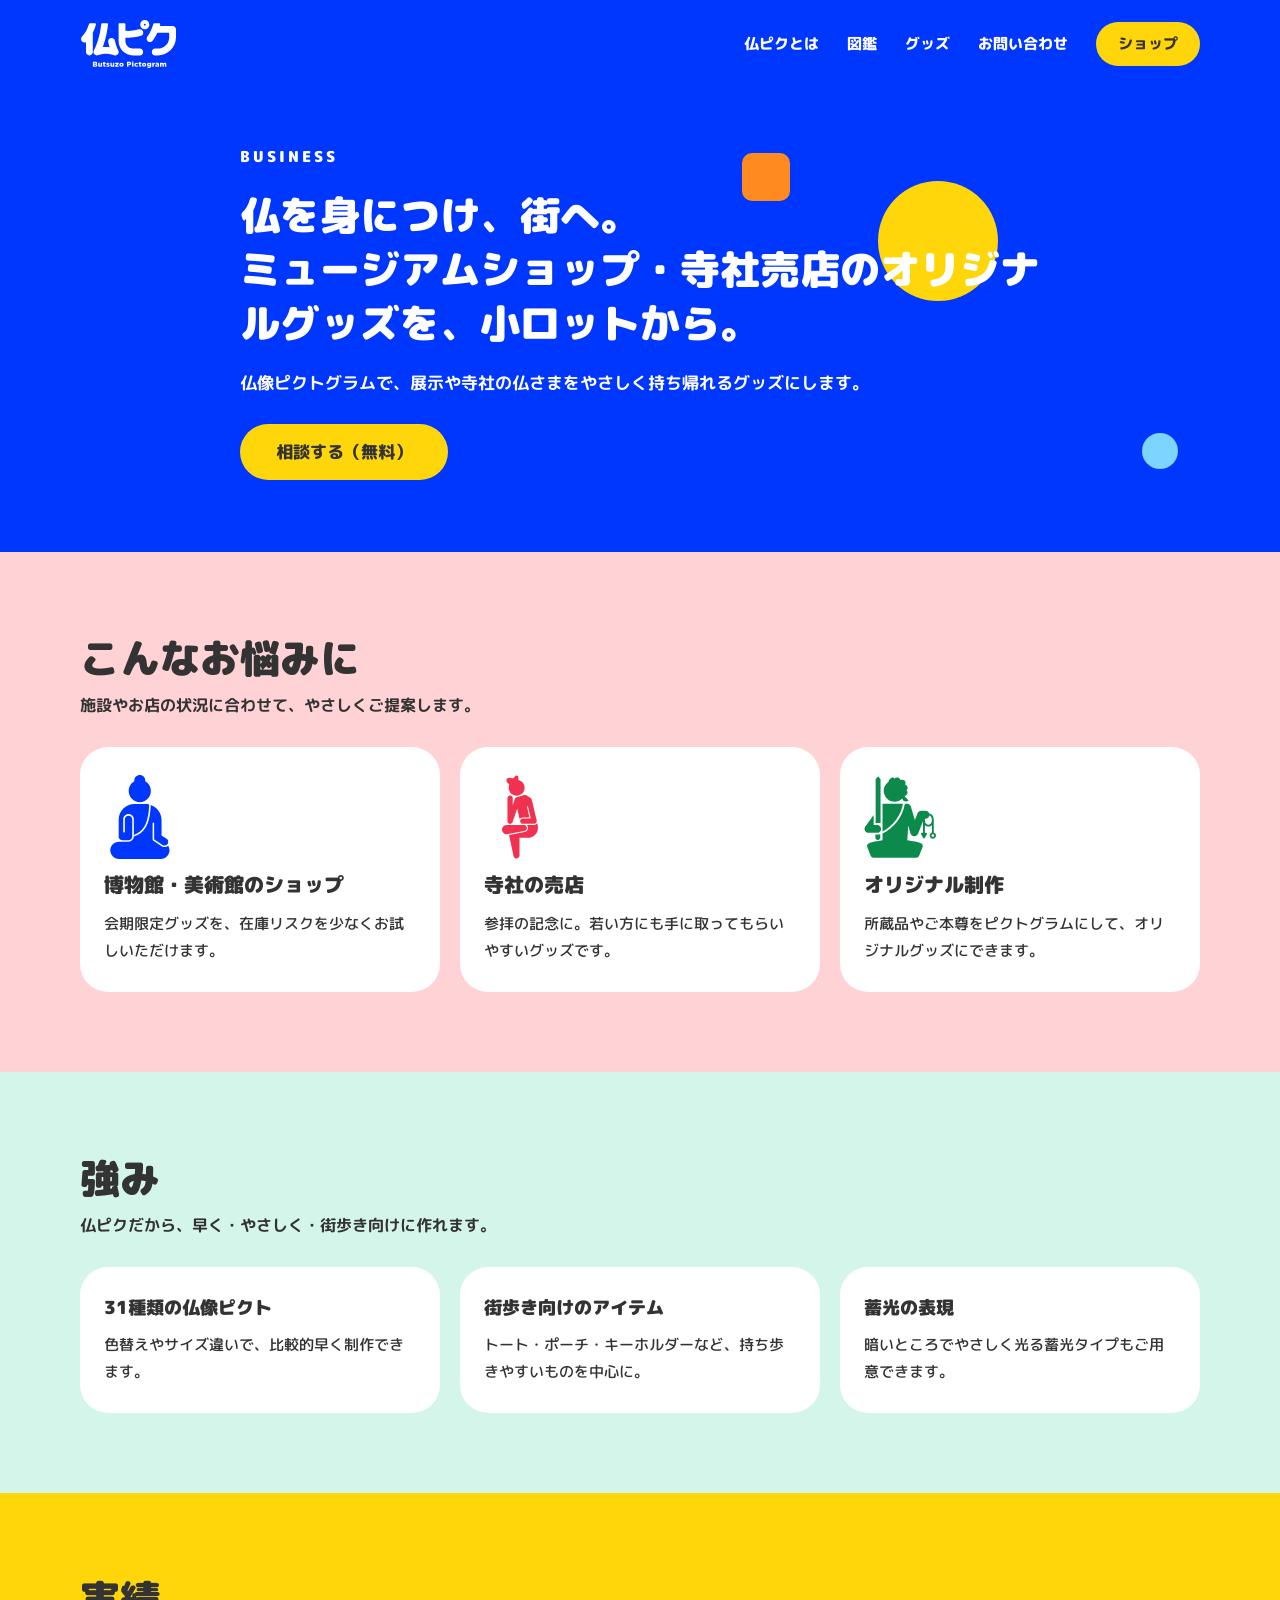
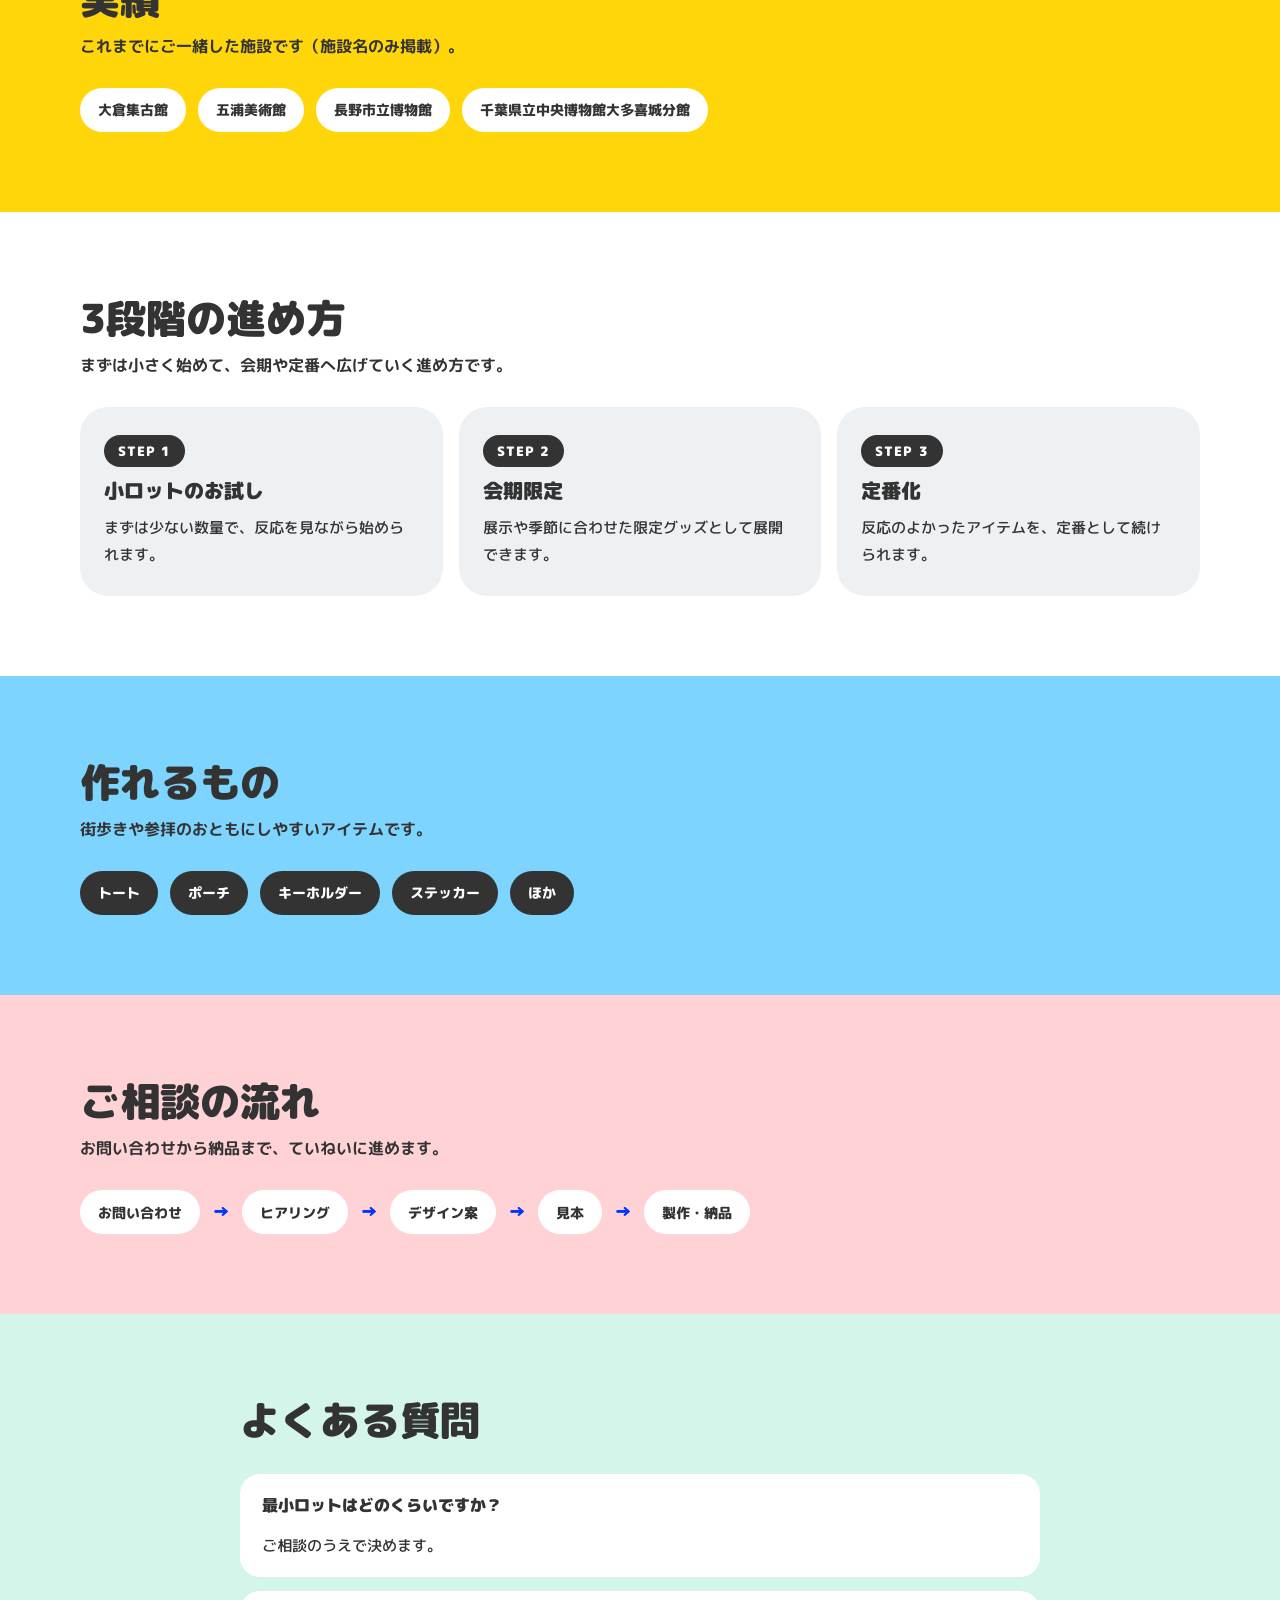
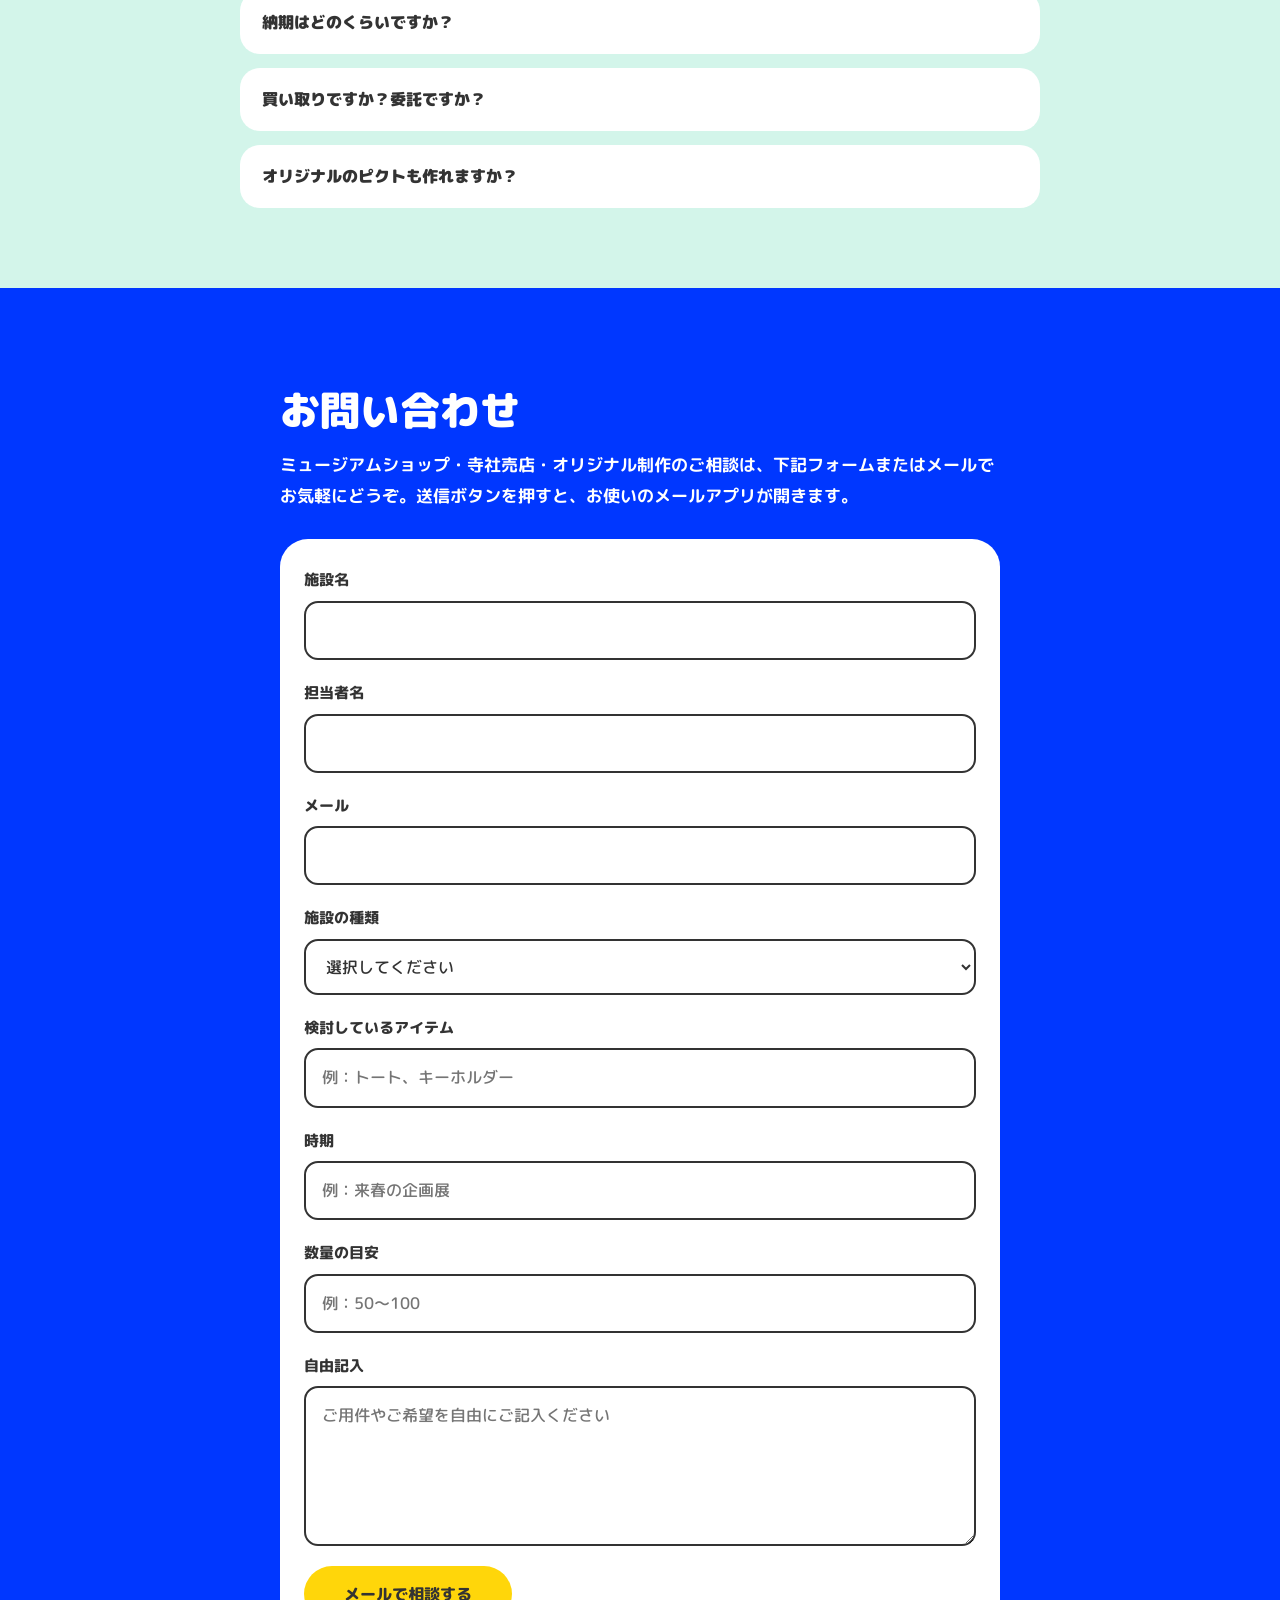
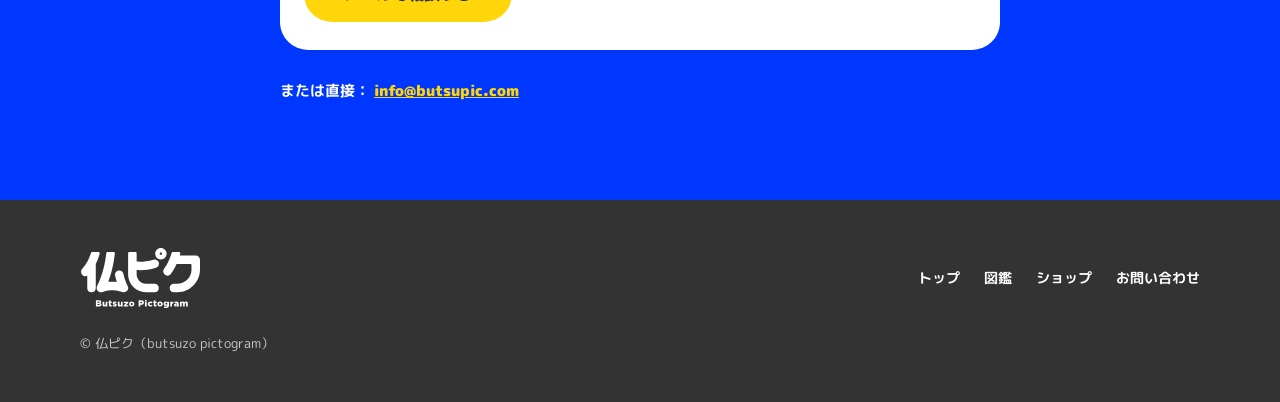
==== business/index.html @ 90902dfd "Add private toB business LP (branch preview only, noindex)" ====
<!DOCTYPE html>
<html lang="ja">
<head>
<meta charset="UTF-8">
<meta name="viewport" content="width=device-width, initial-scale=1">
<title>事業者・施設向け｜仏ピク</title>
<meta name="description" content="ミュージアムショップ・寺社売店・オリジナル制作向け。仏像ピクトグラムのオリジナルグッズを、小ロットからご相談いただけます。">
<meta name="robots" content="noindex,nofollow">
<meta property="og:type" content="website">
<meta property="og:site_name" content="仏ピク">
<meta property="og:title" content="事業者・施設向け｜仏ピク">
<meta property="og:description" content="ミュージアムショップ・寺社売店・オリジナル制作向け。仏像ピクトグラムのオリジナルグッズを、小ロットからご相談いただけます。">
<meta property="og:image" content="https://www.butsupic.com/assets/img/ogp.png">
<meta property="og:image:width" content="1200">
<meta property="og:image:height" content="630">
<meta property="og:locale" content="ja_JP">
<meta name="twitter:card" content="summary_large_image">
<meta name="twitter:site" content="@butsupic">
<link rel="icon" href="/favicon.ico" sizes="32x32">
<link rel="icon" href="/favicon.svg" type="image/svg+xml">
<link rel="apple-touch-icon" href="/apple-touch-icon.png">
<link rel="manifest" href="/site.webmanifest">
<meta name="theme-color" content="#0037ff">
<link rel="preconnect" href="https://fonts.googleapis.com">
<link rel="preconnect" href="https://fonts.gstatic.com" crossorigin>
<link rel="stylesheet" href="https://fonts.googleapis.com/css2?family=M+PLUS+Rounded+1c:wght@500;700;800;900&display=swap">
<link rel="stylesheet" href="/css/style.css?v=20261003k">
<style>
.biz-cards{display:grid;grid-template-columns:repeat(3,minmax(0,1fr));gap:20px}
.biz-card{background:#fff;border-radius:28px;padding:28px 24px;display:flex;flex-direction:column;gap:12px;box-sizing:border-box}
.biz-card h3{margin:0;font-size:20px;font-weight:900;line-height:1.35}
.biz-card p{margin:0;font-size:15px;font-weight:500;line-height:1.8}
.biz-list{display:grid;grid-template-columns:repeat(3,minmax(0,1fr));gap:20px}
.biz-item{background:#fff;border-radius:28px;padding:28px 24px;display:flex;flex-direction:column;gap:10px;box-sizing:border-box}
.biz-item h3{margin:0;font-size:18px;font-weight:900;line-height:1.4}
.biz-item p{margin:0;font-size:15px;font-weight:500;line-height:1.8}
.biz-steps{display:grid;grid-template-columns:repeat(3,minmax(0,1fr));gap:16px}
.biz-step{background:#fff;border-radius:28px;padding:28px 24px;display:flex;flex-direction:column;gap:10px;box-sizing:border-box}
.biz-step .sn{display:inline-flex;align-items:center;justify-content:center;align-self:flex-start;min-height:32px;padding:0 14px;border-radius:999px;background:#333333;color:#fff;font-size:13px;font-weight:900;letter-spacing:.08em}
.biz-step h3{margin:0;font-size:20px;font-weight:900;line-height:1.35}
.biz-step p{margin:0;font-size:15px;font-weight:500;line-height:1.8}
.biz-flow{display:flex;flex-wrap:wrap;gap:10px 8px;align-items:center}
.biz-flow span{display:inline-flex;align-items:center;justify-content:center;min-height:44px;padding:0 18px;border-radius:999px;background:#fff;font-size:14px;font-weight:800}
.biz-flow .ar{min-width:0;padding:0 4px;background:transparent;font-size:18px;font-weight:900;color:#0037ff}
.biz-facilities{display:flex;flex-wrap:wrap;gap:12px}
.biz-facilities span{display:inline-flex;align-items:center;min-height:44px;padding:0 18px;border-radius:999px;background:#fff;font-size:14px;font-weight:800}
.biz-goods{display:flex;flex-wrap:wrap;gap:12px}
.biz-goods span{display:inline-flex;align-items:center;min-height:44px;padding:0 18px;border-radius:999px;background:#333333;color:#fff;font-size:14px;font-weight:800}
.biz-faq{display:flex;flex-direction:column;gap:14px}
.biz-faq details{background:#fff;border-radius:20px;padding:18px 22px}
.biz-faq summary{cursor:pointer;font-size:16px;font-weight:900;list-style:none}
.biz-faq summary::-webkit-details-marker{display:none}
.biz-faq details p{margin:12px 0 0;font-size:15px;font-weight:500;line-height:1.8}
.biz-hero-cta{display:flex;flex-wrap:wrap;gap:12px;margin-top:8px}
@media(max-width:760px){
.biz-cards,.biz-list,.biz-steps{grid-template-columns:minmax(0,1fr)}
}
</style>
</head>
<body>
<a class="skip" href="#main">本文へ</a>
<div style="font-family: 'M PLUS Rounded 1c', sans-serif; color: #333333; background: #fff; line-height: 1.7">

<header class="bgc" style="--brand: #0037ff; background: #0037ff; color: #fff">
<div class="wrap" style="display: flex; justify-content: space-between; align-items: center; padding-top: 20px; padding-bottom: 20px">
<a href="/" aria-label="仏ピク トップ"><span class="pic m-logo" style="width: 96px; height: 48px"></span></a>
<nav class="nav">
<a class="hide" href="/#about">仏ピクとは</a>
<a class="hide" href="/zukan/">図鑑</a>
<a class="hide" href="/#goods">グッズ</a>
<a class="hide" href="/contact.html">お問い合わせ</a>
<a class="btn" href="https://shop.butsupic.com/" style="background: #FFD60A; color: #333333; min-height: 44px; padding: 0 22px; font-size: 15px" target="_blank" rel="noopener">ショップ</a>
</nav>
</div>
</header>

<main id="main" style="line-height: 1.7">
<section class="bgc" style="--brand: #0037ff; background: #0037ff; color: #fff; overflow: hidden; position: relative">
<span class="shp w1" aria-hidden="true" style="left: 58%; top: 14%; width: 48px; height: 48px; background: #FF8A1F; border-radius: 10px"></span>
<span class="shp w3" aria-hidden="true" style="right: 8%; bottom: 18%; width: 36px; height: 36px; background: #7CD4FF; border-radius: 50%"></span>
<span class="shp wb" aria-hidden="true" style="right: 22%; top: 20%; width: 120px; height: 120px; background: #FFD60A; border-radius: 50%"></span>
<div class="wrap" style="position: relative; padding-top: 56px; padding-bottom: 72px; display: flex; flex-direction: column; gap: 18px; max-width: 800px">
<p style="margin: 0; font-size: 15px; font-weight: 900; letter-spacing: .2em">BUSINESS</p>
<h1 style="margin: 0; font-size: clamp(26px, 4.2vw, 40px); font-weight: 900; line-height: 1.35">仏を身につけ、街へ。<br>ミュージアムショップ・寺社売店のオリジナルグッズを、小ロットから。</h1>
<p style="margin: 0; font-size: 17px; font-weight: 700; line-height: 1.8; max-width: 640px">仏像ピクトグラムで、展示や寺社の仏さまをやさしく持ち帰れるグッズにします。</p>
<div class="biz-hero-cta">
<a class="btn" href="#contact" style="background: #FFD60A; color: #333333; min-height: 56px; font-size: 17px; padding: 0 36px">相談する（無料）</a>
</div>
</div>
</section>

<section class="sec" style="background: #FFD3D6; padding: 80px 0">
<div class="wrap" style="display: flex; flex-direction: column; gap: 28px">
<div style="display: flex; flex-direction: column; gap: 8px">
<h2 style="margin: 0; font-size: clamp(28px, 4vw, 40px); font-weight: 900; line-height: 1.3">こんなお悩みに</h2>
<p style="margin: 0; font-size: 16px; font-weight: 700">施設やお店の状況に合わせて、やさしくご提案します。</p>
</div>
<div class="biz-cards">
<article class="biz-card">
<span class="pic m-amida-fill" aria-hidden="true" style="width: 72px; height: 84px; color: #0037ff"></span>
<h3>博物館・美術館のショップ</h3>
<p>会期限定グッズを、在庫リスクを少なくお試しいただけます。</p>
</article>
<article class="biz-card">
<span class="pic m-miroku-fill" aria-hidden="true" style="width: 72px; height: 84px; color: #F0314F"></span>
<h3>寺社の売店</h3>
<p>参拝の記念に。若い方にも手に取ってもらいやすいグッズです。</p>
</article>
<article class="biz-card">
<span class="pic m-fudo-fill" aria-hidden="true" style="width: 72px; height: 84px; color: #0B8A4B"></span>
<h3>オリジナル制作</h3>
<p>所蔵品やご本尊をピクトグラムにして、オリジナルグッズにできます。</p>
</article>
</div>
</div>
</section>

<section class="sec" style="background: #D3F5EA; padding: 80px 0">
<div class="wrap" style="display: flex; flex-direction: column; gap: 28px">
<div style="display: flex; flex-direction: column; gap: 8px">
<h2 style="margin: 0; font-size: clamp(28px, 4vw, 40px); font-weight: 900; line-height: 1.3">強み</h2>
<p style="margin: 0; font-size: 16px; font-weight: 700">仏ピクだから、早く・やさしく・街歩き向けに作れます。</p>
</div>
<div class="biz-list">
<article class="biz-item">
<h3>31種類の仏像ピクト</h3>
<p>色替えやサイズ違いで、比較的早く制作できます。</p>
</article>
<article class="biz-item">
<h3>街歩き向けのアイテム</h3>
<p>トート・ポーチ・キーホルダーなど、持ち歩きやすいものを中心に。</p>
</article>
<article class="biz-item">
<h3>蓄光の表現</h3>
<p>暗いところでやさしく光る蓄光タイプもご用意できます。</p>
</article>
</div>
</div>
</section>

<section class="sec" style="background: #FFD60A; padding: 80px 0">
<div class="wrap" style="display: flex; flex-direction: column; gap: 28px">
<div style="display: flex; flex-direction: column; gap: 8px">
<h2 style="margin: 0; font-size: clamp(28px, 4vw, 40px); font-weight: 900; line-height: 1.3">実績</h2>
<p style="margin: 0; font-size: 16px; font-weight: 700">これまでにご一緒した施設です（施設名のみ掲載）。</p>
</div>
<div class="biz-facilities" aria-label="実績施設">
<span>大倉集古館</span>
<span>五浦美術館</span>
<span>長野市立博物館</span>
<span>千葉県立中央博物館大多喜城分館</span>
</div>
</div>
</section>

<section class="sec" style="background: #fff; padding: 80px 0">
<div class="wrap" style="display: flex; flex-direction: column; gap: 28px">
<div style="display: flex; flex-direction: column; gap: 8px">
<h2 style="margin: 0; font-size: clamp(28px, 4vw, 40px); font-weight: 900; line-height: 1.3">3段階の進め方</h2>
<p style="margin: 0; font-size: 16px; font-weight: 700">まずは小さく始めて、会期や定番へ広げていく進め方です。</p>
</div>
<div class="biz-steps">
<article class="biz-step" style="background: #EEF1F4">
<span class="sn">STEP 1</span>
<h3>小ロットのお試し</h3>
<p>まずは少ない数量で、反応を見ながら始められます。</p>
</article>
<article class="biz-step" style="background: #EEF1F4">
<span class="sn">STEP 2</span>
<h3>会期限定</h3>
<p>展示や季節に合わせた限定グッズとして展開できます。</p>
</article>
<article class="biz-step" style="background: #EEF1F4">
<span class="sn">STEP 3</span>
<h3>定番化</h3>
<p>反応のよかったアイテムを、定番として続けられます。</p>
</article>
</div>
</div>
</section>

<section class="sec" style="background: #7CD4FF; padding: 80px 0">
<div class="wrap" style="display: flex; flex-direction: column; gap: 28px">
<div style="display: flex; flex-direction: column; gap: 8px">
<h2 style="margin: 0; font-size: clamp(28px, 4vw, 40px); font-weight: 900; line-height: 1.3">作れるもの</h2>
<p style="margin: 0; font-size: 16px; font-weight: 700">街歩きや参拝のおともにしやすいアイテムです。</p>
</div>
<div class="biz-goods" aria-label="作れるもの">
<span>トート</span>
<span>ポーチ</span>
<span>キーホルダー</span>
<span>ステッカー</span>
<span>ほか</span>
</div>
</div>
</section>

<section class="sec" style="background: #FFD3D6; padding: 80px 0">
<div class="wrap" style="display: flex; flex-direction: column; gap: 28px">
<div style="display: flex; flex-direction: column; gap: 8px">
<h2 style="margin: 0; font-size: clamp(28px, 4vw, 40px); font-weight: 900; line-height: 1.3">ご相談の流れ</h2>
<p style="margin: 0; font-size: 16px; font-weight: 700">お問い合わせから納品まで、ていねいに進めます。</p>
</div>
<div class="biz-flow" aria-label="ご相談の流れ">
<span>お問い合わせ</span><span class="ar" aria-hidden="true">→</span>
<span>ヒアリング</span><span class="ar" aria-hidden="true">→</span>
<span>デザイン案</span><span class="ar" aria-hidden="true">→</span>
<span>見本</span><span class="ar" aria-hidden="true">→</span>
<span>製作・納品</span>
</div>
</div>
</section>

<section class="sec" style="background: #D3F5EA; padding: 80px 0">
<div class="wrap" style="display: flex; flex-direction: column; gap: 28px; max-width: 800px">
<div style="display: flex; flex-direction: column; gap: 8px">
<h2 style="margin: 0; font-size: clamp(28px, 4vw, 40px); font-weight: 900; line-height: 1.3">よくある質問</h2>
</div>
<div class="biz-faq">
<details open>
<summary>最小ロットはどのくらいですか？</summary>
<p>ご相談のうえで決めます。</p>
</details>
<details>
<summary>納期はどのくらいですか？</summary>
<p>ご相談のうえで決めます。</p>
</details>
<details>
<summary>買い取りですか？委託ですか？</summary>
<p>ご相談のうえで決めます。</p>
</details>
<details>
<summary>オリジナルのピクトも作れますか？</summary>
<p>ご相談ください。</p>
</details>
</div>
</div>
</section>

<section id="contact" class="sec" style="background: #0037ff; color: #fff; padding: 96px 0; overflow: hidden">
<div class="wrap" style="max-width: 720px; display: flex; flex-direction: column; gap: 28px">
<div style="display: flex; flex-direction: column; gap: 14px">
<h2 style="margin: 0; font-size: clamp(28px, 4vw, 40px); font-weight: 900; line-height: 1.3">お問い合わせ</h2>
<p style="margin: 0; font-size: 17px; font-weight: 700; line-height: 1.8">ミュージアムショップ・寺社売店・オリジナル制作のご相談は、下記フォームまたはメールでお気軽にどうぞ。送信ボタンを押すと、お使いのメールアプリが開きます。</p>
</div>
<form class="form" id="biz-form" style="background: #fff; color: #333333; border-radius: 28px; padding: 28px 24px">
<label>施設名
<input type="text" name="facility" autocomplete="organization" required>
</label>
<label>担当者名
<input type="text" name="person" autocomplete="name" required>
</label>
<label>メール
<input type="email" name="email" autocomplete="email" inputmode="email" required>
</label>
<label>施設の種類
<select name="facility_type" required>
<option value="">選択してください</option>
<option value="博物館・美術館">博物館・美術館</option>
<option value="寺社">寺社</option>
<option value="その他">その他</option>
</select>
</label>
<label>検討しているアイテム
<input type="text" name="items" placeholder="例：トート、キーホルダー">
</label>
<label>時期
<input type="text" name="timing" placeholder="例：来春の企画展">
</label>
<label>数量の目安
<input type="text" name="qty" placeholder="例：50〜100">
</label>
<label>自由記入
<textarea name="note" placeholder="ご用件やご希望を自由にご記入ください"></textarea>
</label>
<button type="submit" class="btn" style="background: #FFD60A; color: #333333; min-height: 56px; padding: 0 40px">メールで相談する</button>
<p id="biz-status" class="status" role="status" aria-live="polite" hidden></p>
</form>
<p style="margin: 0; font-size: 15px; font-weight: 700">または直接： <a href="mailto:info@butsupic.com?subject=%E3%80%90%E4%BB%8F%E3%83%94%E3%82%AF%E3%80%91%E4%BA%8B%E6%A5%AD%E8%80%85%E3%83%BB%E6%96%BD%E8%A8%AD%E5%90%91%E3%81%91%E3%81%94%E7%9B%B8%E8%AB%87" style="text-decoration: underline; font-weight: 900; color: #FFD60A">info@butsupic.com</a></p>
</div>
</section>
</main>

<footer style="background: #333333; color: #fff; padding: 48px 0">
<div class="wrap" style="display: flex; flex-wrap: wrap; gap: 24px; justify-content: space-between; align-items: center">
<span class="pic m-logo" role="img" aria-label="仏ピク" style="width: 120px; height: 60px"></span>
<nav style="display: flex; flex-wrap: wrap; gap: 8px 24px; font-size: 14px; font-weight: 700">
<a href="/">トップ</a><a href="/zukan/">図鑑</a><a href="https://shop.butsupic.com/" target="_blank" rel="noopener">ショップ</a><a href="/contact.html">お問い合わせ</a>
</nav>
<p style="margin: 0; font-size: 13px; width: 100%; color: #C9C9C9">© 仏ピク（butsuzo pictogram）</p>
</div>
</footer>

</div>
<script src="/js/main.js?v=20261003f" defer></script>
<script>
(function () {
  var form = document.getElementById('biz-form');
  if (!form) return;
  form.addEventListener('submit', function (e) {
    e.preventDefault();
    var v = function (name) {
      var el = form.elements.namedItem(name);
      return el && 'value' in el ? String(el.value || '').trim() : '';
    };
    var facility = v('facility');
    var person = v('person');
    var email = v('email');
    var facilityType = v('facility_type');
    var items = v('items');
    var timing = v('timing');
    var qty = v('qty');
    var note = v('note');
    if (!facility || !person || !email || !facilityType) {
      var st = document.getElementById('biz-status');
      if (st) {
        st.hidden = false;
        st.className = 'status ng';
        st.textContent = '必須項目（施設名・担当者名・メール・施設の種類）をご記入ください。';
      }
      return;
    }
    var subject = '【仏ピク】事業者・施設向けご相談（' + facility + '）';
    var body = [
      '施設名: ' + facility,
      '担当者名: ' + person,
      'メール: ' + email,
      '施設の種類: ' + facilityType,
      '検討しているアイテム: ' + (items || '（未記入）'),
      '時期: ' + (timing || '（未記入）'),
      '数量の目安: ' + (qty || '（未記入）'),
      '',
      '自由記入:',
      note || '（未記入）',
      '',
      '---',
      'このメールは butsupic.com/business の相談フォームから作成されました。'
    ].join('\n');
    var href = 'mailto:info@butsupic.com'
      + '?subject=' + encodeURIComponent(subject)
      + '&body=' + encodeURIComponent(body);
    window.location.href = href;
    var ok = document.getElementById('biz-status');
    if (ok) {
      ok.hidden = false;
      ok.className = 'status ok';
      ok.textContent = 'メールアプリが開きます。送れない場合は info@butsupic.com へ直接ご連絡ください。';
    }
  });
})();
</script>
</body>
</html>
---- css/style.css ----
body{margin:0}
a{color:inherit;text-decoration:none}a:hover{color:inherit;opacity:.85}
.pic{display:block;background:currentColor;-webkit-mask:center/contain no-repeat;mask:center/contain no-repeat}
.m-logo{-webkit-mask-image:url(/assets/svg/butsupic_logo.svg?v=20261002a);mask-image:url(/assets/svg/butsupic_logo.svg?v=20261002a)}
.m-kv{-webkit-mask-image:url(/assets/svg/butsupic_kv_miroku.svg?v=20261002a);mask-image:url(/assets/svg/butsupic_kv_miroku.svg?v=20261002a);-webkit-mask-size:100% auto;mask-size:100% auto;-webkit-mask-position:top center;mask-position:top center}
.m-ashura{-webkit-mask-image:url(/assets/svg/ashura.svg?v=20261002a);mask-image:url(/assets/svg/ashura.svg?v=20261002a)}
.m-fudo{-webkit-mask-image:url(/assets/svg/fudo.svg?v=20261002a);mask-image:url(/assets/svg/fudo.svg?v=20261002a)}
.m-miroku{-webkit-mask-image:url(/assets/svg/miroku.svg?v=20261002a);mask-image:url(/assets/svg/miroku.svg?v=20261002a)}
.m-yakushi{-webkit-mask-image:url(/assets/svg/yakushi.svg?v=20261002a);mask-image:url(/assets/svg/yakushi.svg?v=20261002a)}
.m-amida{-webkit-mask-image:url(/assets/svg/amida.svg?v=20261002a);mask-image:url(/assets/svg/amida.svg?v=20261002a)}
.m-dainichi{-webkit-mask-image:url(/assets/svg/dainichi.svg?v=20261002a);mask-image:url(/assets/svg/dainichi.svg?v=20261002a)}
.m-shaka{-webkit-mask-image:url(/assets/svg/shaka.svg?v=20261002a);mask-image:url(/assets/svg/shaka.svg?v=20261002a)}
.m-bishamon{-webkit-mask-image:url(/assets/svg/bishamon.svg?v=20261002a);mask-image:url(/assets/svg/bishamon.svg?v=20261002a)}
.m-fugen{-webkit-mask-image:url(/assets/svg/fugen.svg?v=20261002a);mask-image:url(/assets/svg/fugen.svg?v=20261002a)}
.m-monjyu{-webkit-mask-image:url(/assets/svg/monjyu.svg?v=20261002a);mask-image:url(/assets/svg/monjyu.svg?v=20261002a)}
.m-nyoirin{-webkit-mask-image:url(/assets/svg/nyoirin.svg?v=20261002a);mask-image:url(/assets/svg/nyoirin.svg?v=20261002a)}
.m-ashura-fill{-webkit-mask-image:url(/assets/svg/ashura_fill.svg?v=20261002a);mask-image:url(/assets/svg/ashura_fill.svg?v=20261002a)}
.m-fudo-fill{-webkit-mask-image:url(/assets/svg/fudo_fill.svg?v=20261002a);mask-image:url(/assets/svg/fudo_fill.svg?v=20261002a)}
.m-miroku-fill{-webkit-mask-image:url(/assets/svg/miroku_fill.svg?v=20261002a);mask-image:url(/assets/svg/miroku_fill.svg?v=20261002a)}
.m-yakushi-fill{-webkit-mask-image:url(/assets/svg/yakushi_fill.svg?v=20261002a);mask-image:url(/assets/svg/yakushi_fill.svg?v=20261002a)}
.m-amida-fill{-webkit-mask-image:url(/assets/svg/amida_fill.svg?v=20261002a);mask-image:url(/assets/svg/amida_fill.svg?v=20261002a)}
.m-dainichi-fill{-webkit-mask-image:url(/assets/svg/dainichi_fill.svg?v=20261002a);mask-image:url(/assets/svg/dainichi_fill.svg?v=20261002a)}
.m-exit-fill{-webkit-mask-image:url(/assets/svg/exit_fill.svg?v=20261002a);mask-image:url(/assets/svg/exit_fill.svg?v=20261002a)}
.wrap{max-width:1120px;margin:0 auto;padding:0 24px}
.split{display:grid;grid-template-columns:repeat(2,minmax(0,1fr));gap:48px;align-items:center}
.g4{display:grid;grid-template-columns:repeat(4,minmax(0,1fr))}
.tile{position:relative;aspect-ratio:1/1;display:flex;flex-direction:column;justify-content:flex-end;padding:24px;box-sizing:border-box;overflow:hidden}
.tile .pic{position:absolute;left:18%;top:10%;width:64%;height:58%;transition:transform .25s}
.tile:hover{opacity:1}.tile:hover .pic{transform:scale(1.08) rotate(-3deg)}
.tile{align-items:center;text-align:center;border:0;margin:0;font:inherit;cursor:pointer;width:100%}
.tile .pic{background:#fff}
.ov{position:fixed;inset:0;width:100%;height:100%;border:0;padding:0;margin:0;background:rgba(20,20,20,.6);cursor:pointer;z-index:5}
.md{position:fixed;left:50%;top:50%;max-height:calc(100vh - 32px);overflow:auto;transform:translate(-50%,-50%);z-index:6;width:min(480px,calc(100% - 32px));box-sizing:border-box;border-radius:32px;padding:52px 40px 40px;display:flex;flex-direction:column;align-items:center;gap:3px;text-align:center;box-shadow:0 24px 60px rgba(0,0,0,.35);animation:pop .22s ease-out}
.mx{position:absolute;right:14px;top:14px;width:44px;height:44px;border-radius:50%;border:0;background:#333333;color:#fff;display:flex;align-items:center;justify-content:center;cursor:pointer}
@keyframes pop{from{opacity:0;transform:translate(-50%,-46%) scale(.94)}to{opacity:1;transform:translate(-50%,-50%) scale(1)}}
.hl{display:flex;justify-content:flex-end;padding-right:138px}
.hk{justify-self:start}
.cta{display:grid;grid-template-columns:minmax(0,1fr) 160px;gap:40px;align-items:center}
.tn{font-size:18px;font-weight:900;line-height:1.2}
.tr{font-size:11px;font-weight:700;letter-spacing:.08em}
.good{display:grid;grid-template-columns:repeat(2,minmax(0,1fr));gap:40px;align-items:center;background:#fff;border-radius:32px;padding:36px}
.ph{text-align:center;letter-spacing:.12em;aspect-ratio:1/1;border-radius:20px;background:#EEF1F4;display:flex;align-items:center;justify-content:center;font-size:13px;font-weight:700;color:#5A6470}
.btn{display:inline-flex;align-items:center;justify-content:center;min-height:52px;padding:0 28px;border-radius:999px;font-weight:800;font-size:16px}
.bp{display:grid;grid-template-columns:repeat(2,minmax(0,1fr));gap:12px;width:100%;box-sizing:border-box}
.bp .btn{padding:0 10px;white-space:nowrap;box-sizing:border-box;width:100%}
.nav{display:flex;gap:28px;align-items:center;font-weight:800;font-size:15px}
.bgc{animation:bgc 30s ease-in-out infinite}
@keyframes bgc{0%,14%,100%{background-color:var(--brand)}20%,34%{background-color:#7A3CF0}40%,54%{background-color:#D6246E}60%,74%{background-color:#0B8A4B}80%,94%{background-color:#0A7F8C}}
.shp{position:absolute;display:block;pointer-events:none}
.wb{animation:wb 28s ease-in-out infinite}
@keyframes wb{0%,100%{transform:translate(0,0) scale(1)}16%{transform:translate(90px,40px) scale(1.12)}35%{transform:translate(130px,-30px) scale(.9)}54%{transform:translate(40px,110px) scale(1.15)}73%{transform:translate(-50px,60px) scale(.94)}88%{transform:translate(-30px,-40px) scale(1.06)}}
.w1{animation:w1 42s ease-in-out infinite}
.w2{animation:w2 56s ease-in-out infinite}
.w3{animation:w3 36s ease-in-out infinite}
.w4{animation:w4 48s ease-in-out infinite}
.w5{animation:w5 64s ease-in-out infinite}
@keyframes w1{0%,100%{transform:translate(0,0) rotate(0)}17%{transform:translate(90px,40px) rotate(70deg)}36%{transform:translate(30px,130px) rotate(160deg)}55%{transform:translate(170px,80px) rotate(200deg)}78%{transform:translate(60px,-20px) rotate(300deg)}}
@keyframes w2{0%,100%{transform:translate(0,0) rotate(0)}13%{transform:translate(-70px,60px) rotate(-40deg)}34%{transform:translate(50px,150px) rotate(60deg)}52%{transform:translate(-120px,110px) rotate(-90deg)}71%{transform:translate(-30px,20px) rotate(30deg)}88%{transform:translate(80px,50px) rotate(-20deg)}}
@keyframes w3{0%,100%{transform:translate(0,0) scale(1)}22%{transform:translate(110px,-70px) scale(1.3)}41%{transform:translate(-40px,-140px) scale(.8)}63%{transform:translate(-130px,-50px) scale(1.2)}84%{transform:translate(40px,30px) scale(.9)}}
@keyframes w4{0%,100%{transform:translate(0,0) rotate(-6deg)}19%{transform:translate(140px,-50px) rotate(12deg)}43%{transform:translate(60px,-150px) rotate(-18deg)}66%{transform:translate(220px,-90px) rotate(8deg)}85%{transform:translate(100px,20px) rotate(-10deg)}}
@keyframes w5{0%,100%{transform:translate(0,0) rotate(0)}15%{transform:translate(-90px,-40px) rotate(120deg)}38%{transform:translate(-160px,70px) rotate(220deg)}57%{transform:translate(-60px,160px) rotate(260deg)}79%{transform:translate(30px,90px) rotate(400deg)}}
.tile .pic{-webkit-mask-position:bottom center;mask-position:bottom center;transform-origin:50% 100%}
.tile .pic.sit{transform:scale(.8)}
.tile:hover .pic.sit{transform:scale(.87) rotate(-3deg)}
@media(prefers-reduced-motion:reduce){.bgc,.wb,.w1,.w2,.w3,.w4,.w5{animation:none}}
@media(max-width:760px){
.split,.good{grid-template-columns:minmax(0,1fr);gap:28px}
.g4{grid-template-columns:repeat(2,minmax(0,1fr))}
.nav .hide{display:none}
.hl{padding-top:28px!important;padding-bottom:8px!important}
.sec{padding-top:48px!important}
#sns{padding-top:36px!important}
.ph{font-size:10px;letter-spacing:.06em;padding:4px}
.tr{display:none}
#top>.shp{display:none}
.bpg{grid-template-columns:minmax(0,1fr);max-width:none!important}
.bp .btn{font-size:14px}
.tile .pic{top:8%;height:56%}
.hl{justify-content:center;padding-right:0}.hk{justify-self:center}
.cta{grid-template-columns:minmax(0,1fr);gap:28px}
.good{padding:24px}
.good .flip{order:2}
.tn{font-size:15px}.tile{padding:14px}
}
[hidden]{display:none!important}
html{scroll-behavior:smooth}
body{font-family:'M PLUS Rounded 1c',sans-serif;color:#333333;background:#fff}
body.lock{overflow:hidden}
.skip{position:absolute;left:-9999px}.skip:focus{left:12px;top:12px;z-index:20;background:#fff;color:#333333;padding:8px 14px;border-radius:8px}
a:focus-visible,button:focus-visible,input:focus-visible,select:focus-visible,textarea:focus-visible{outline:3px solid #FFD60A;outline-offset:3px}
.form{display:flex;flex-direction:column;gap:20px}
.form label{display:flex;flex-direction:column;gap:8px;font-weight:800;font-size:15px}
.form input,.form select,.form textarea{font:inherit;font-weight:500;font-size:16px;padding:14px 16px;border:2px solid #333333;border-radius:14px;background:#fff;color:#333333;box-sizing:border-box;width:100%}
.form textarea{min-height:160px;resize:vertical}
.form button{border:0;cursor:pointer;font-family:inherit;align-self:flex-start}
@media(prefers-reduced-motion:reduce){html{scroll-behavior:auto}.md{animation:none}}

.hp{position:absolute;left:-9999px;width:1px;height:1px;opacity:0}
.form button[disabled]{opacity:.6;cursor:progress}
.status{margin:0;padding:16px 20px;border-radius:16px;font-weight:800;font-size:15px}
.status.ok{background:#D3F5EA}
.status.ng{background:#FFD3D6}
.gimg{display:block;width:100%;height:auto;aspect-ratio:1/1;object-fit:cover;border-radius:20px;background:#EEF1F4}
.hdr-over{position:absolute;left:0;right:0;top:0;z-index:3}
.kvwrap{position:absolute;inset:74px 3%;container-type:size;display:flex;align-items:center;justify-content:center;pointer-events:none}
.kvbg{width:min(100cqw,200cqh,1165px);display:grid;grid-template-columns:repeat(4,minmax(0,1fr))}
.kvbg span{display:block;aspect-ratio:1/1;border-radius:50%;transition:background-color 1.2s ease}
@media(max-width:760px){.kvcopy{font-size:26px!important;margin-bottom:-12px!important}.kvlogo{width:93%!important}.kvwrap{inset:100px 32px 36px}.kvbg{width:min(100cqw,50cqh);grid-template-columns:repeat(2,minmax(0,1fr))}}
@media(prefers-reduced-motion:reduce){.kvbg span{transition:none}}
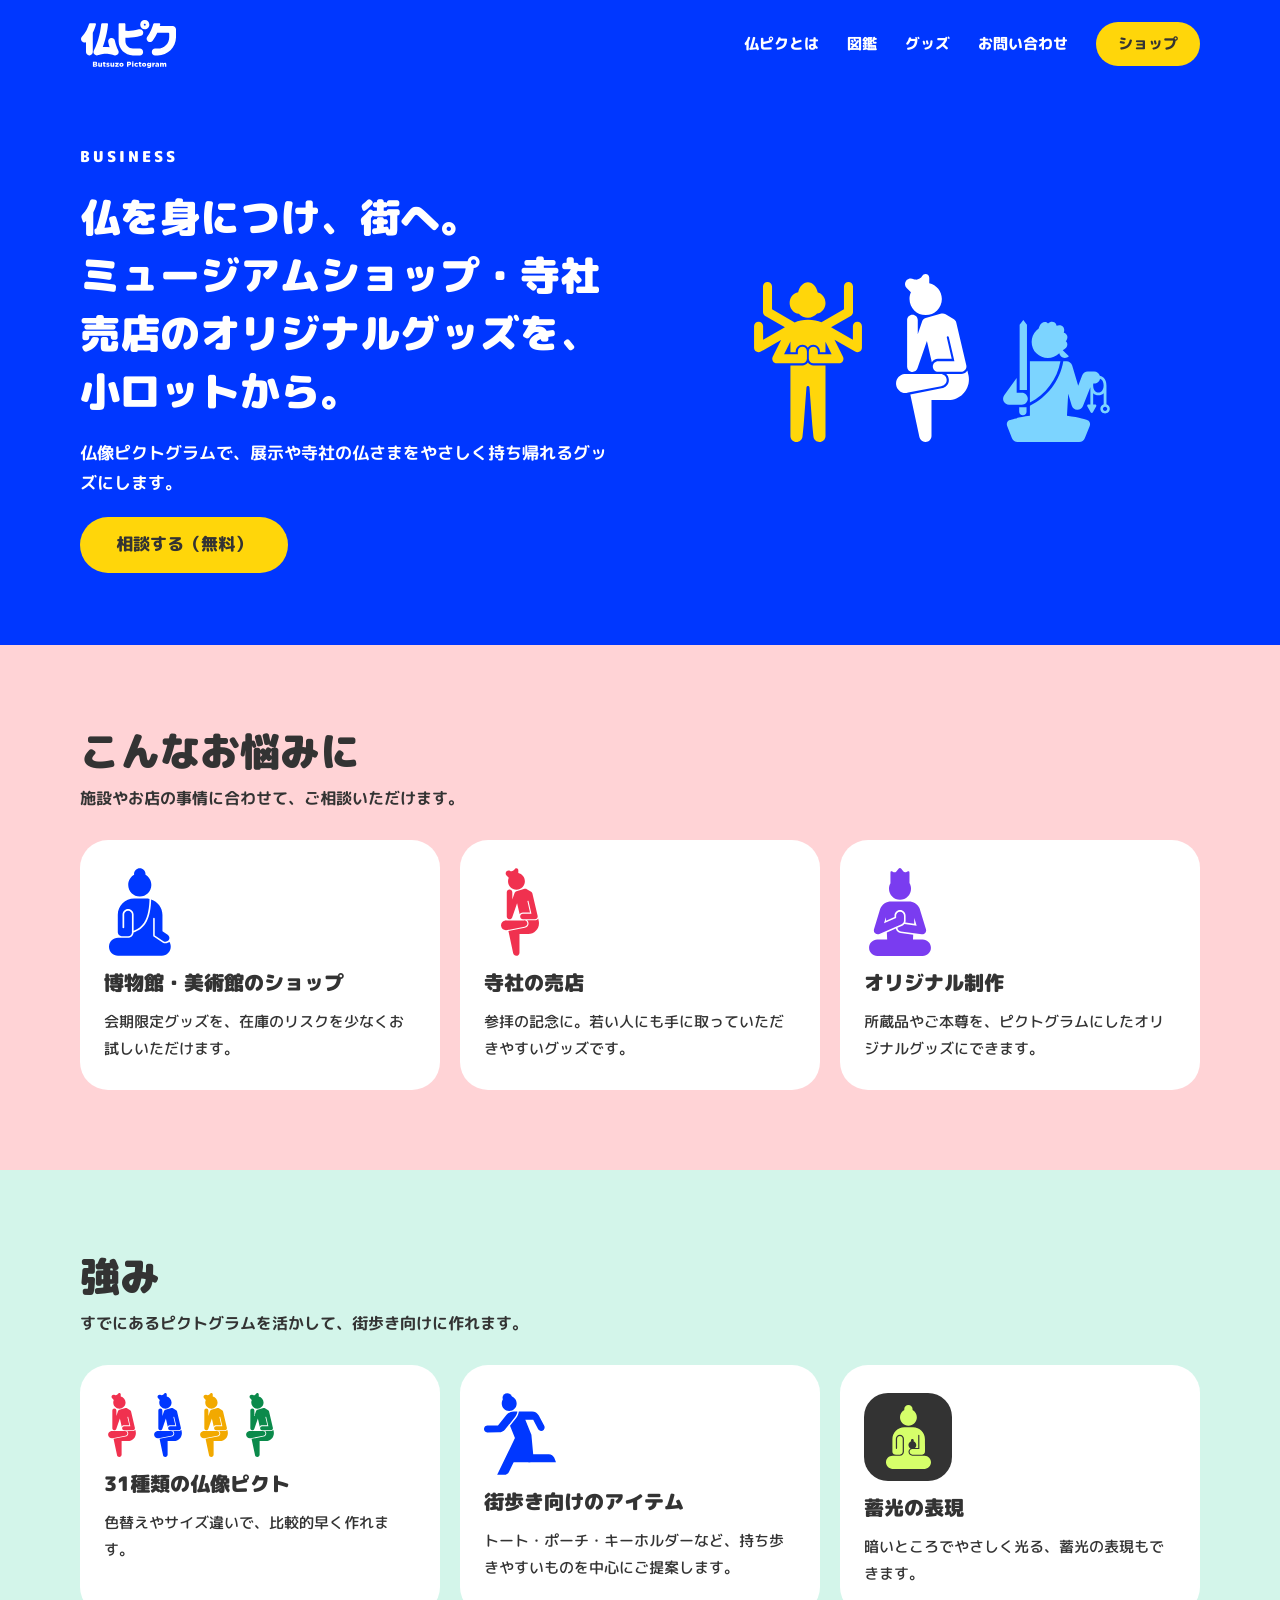
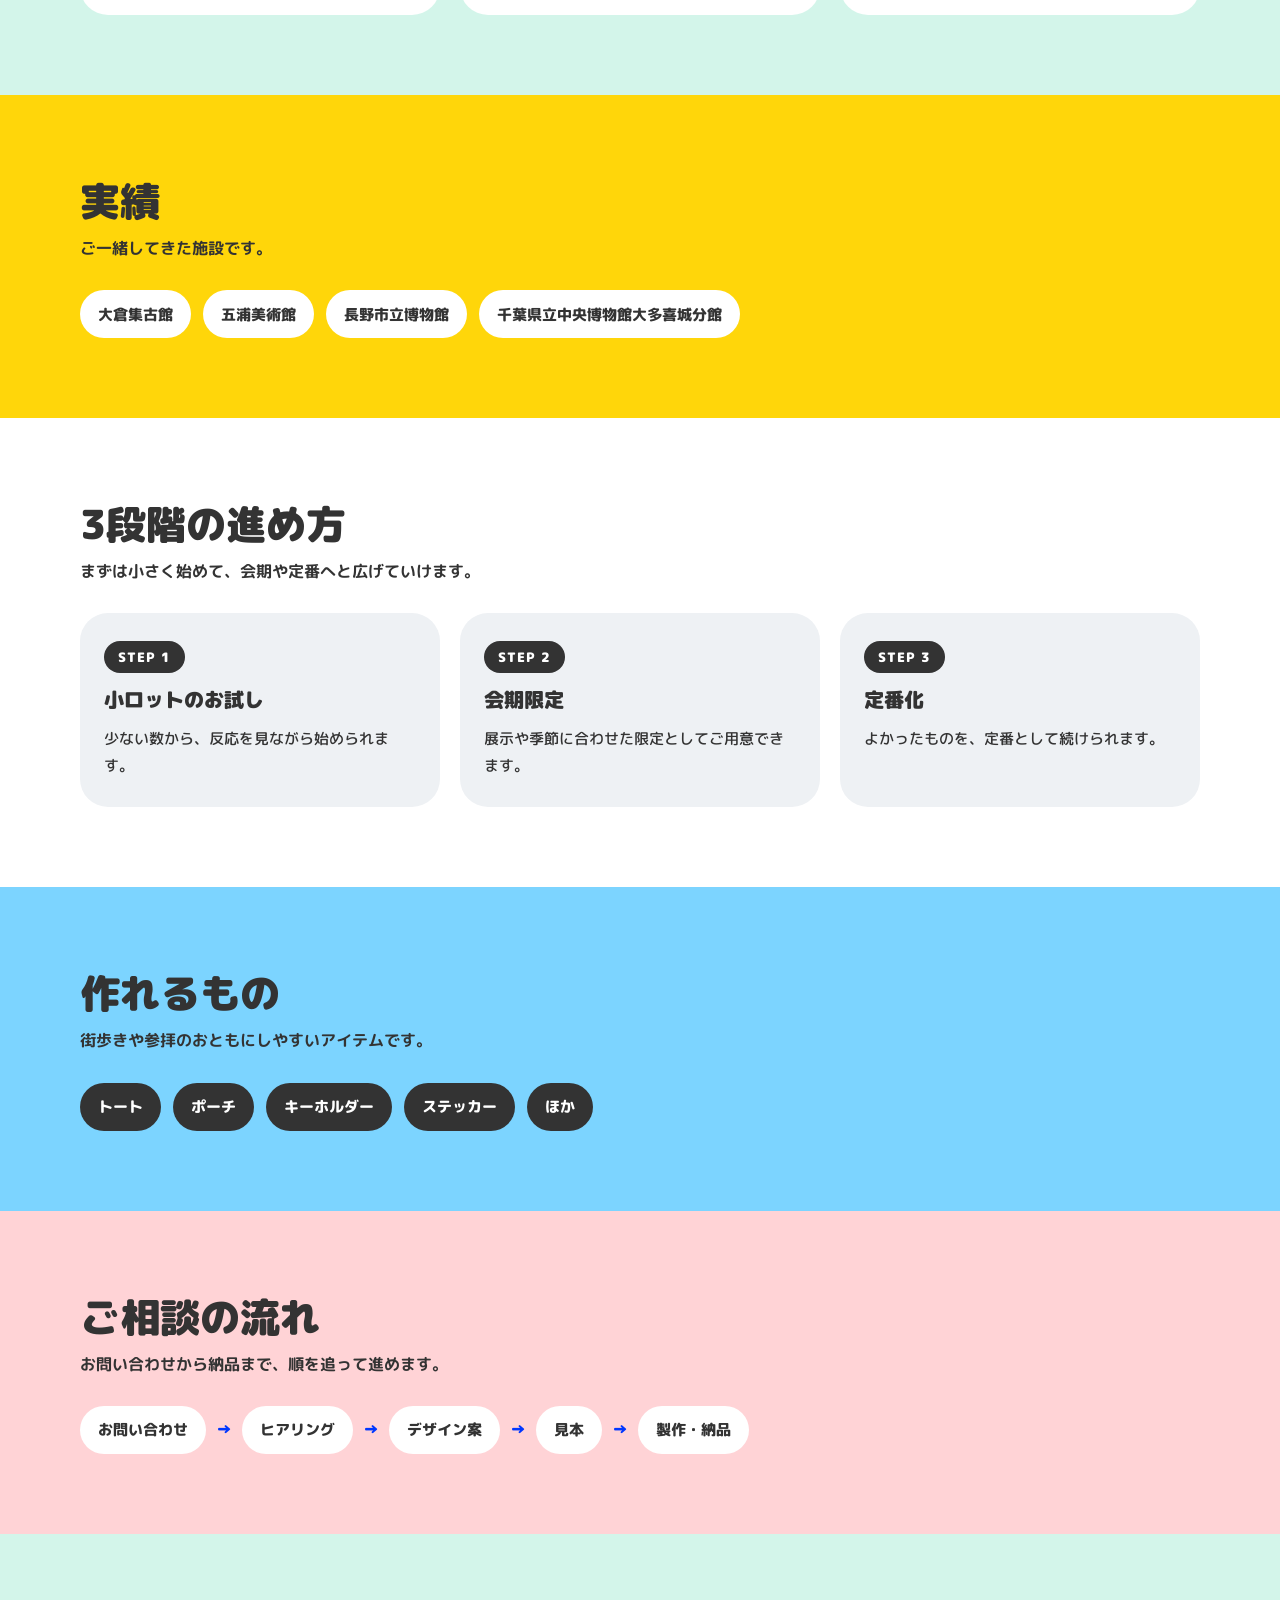
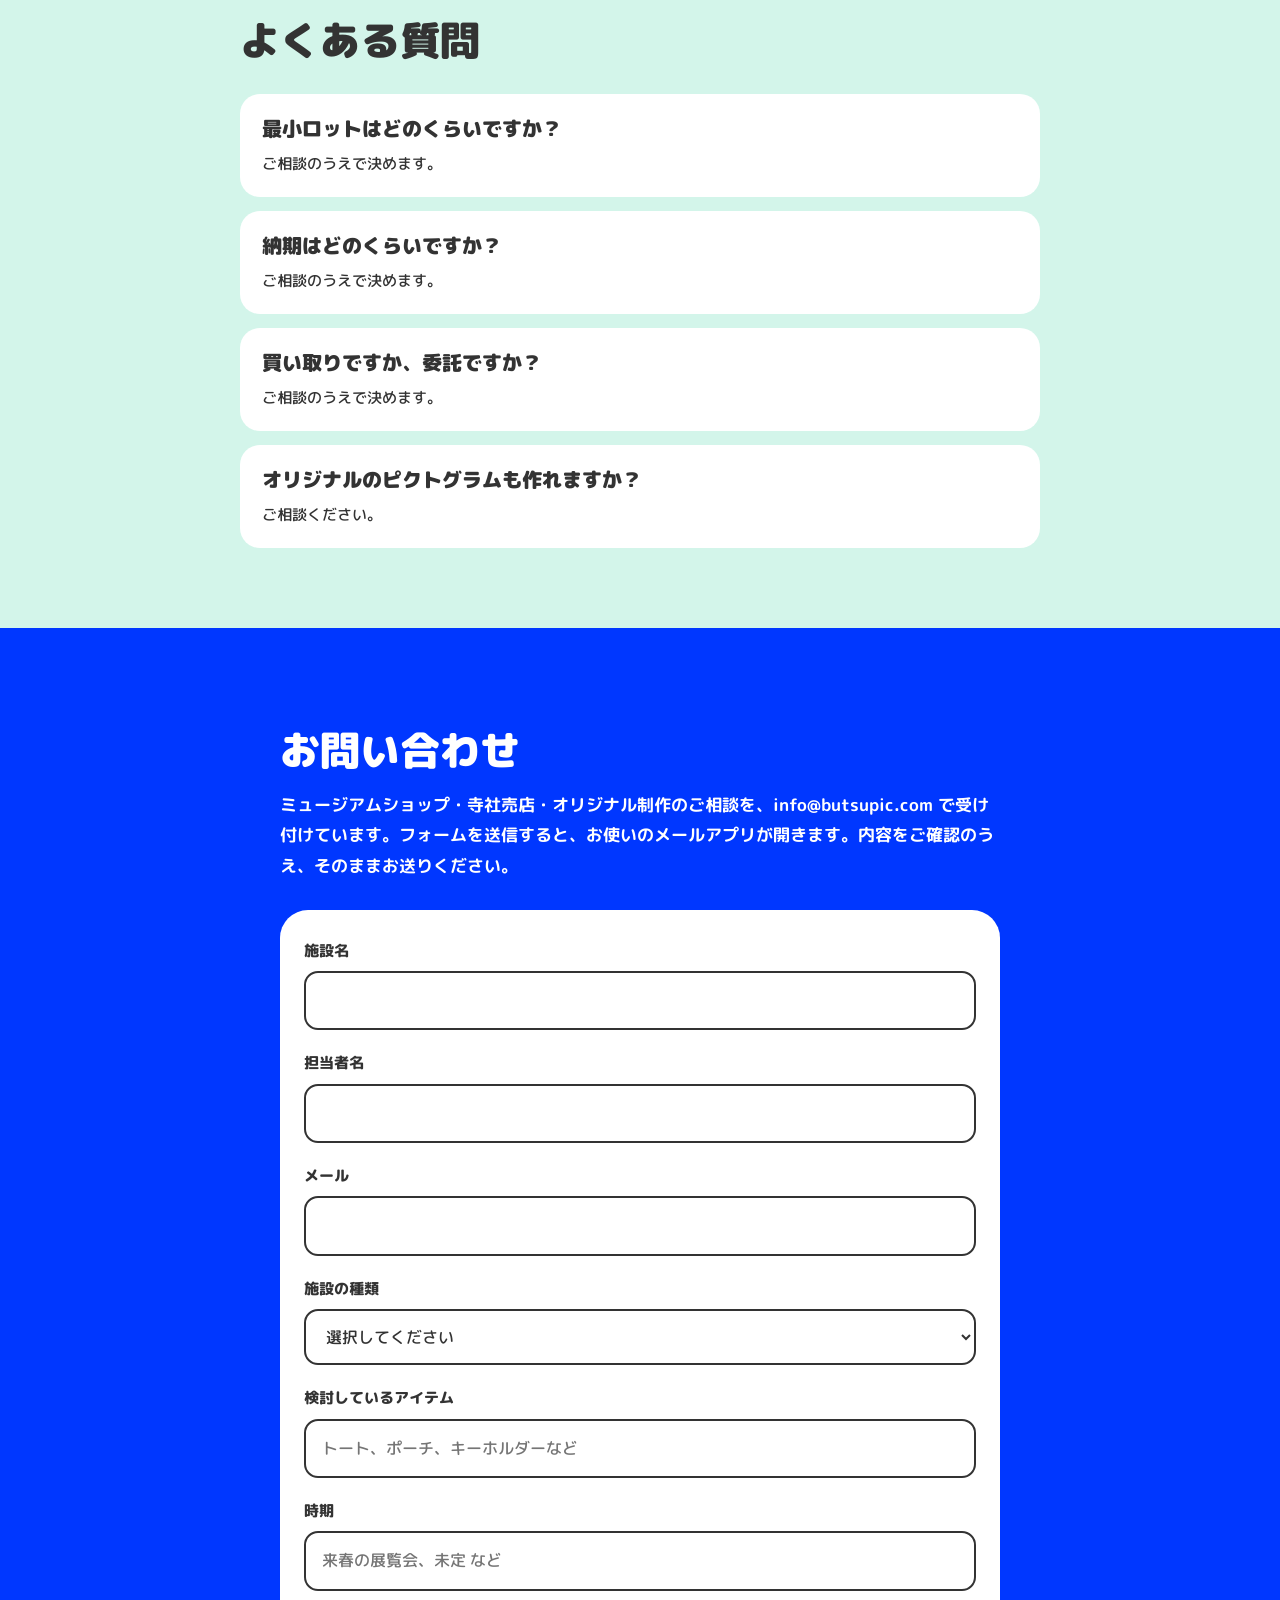
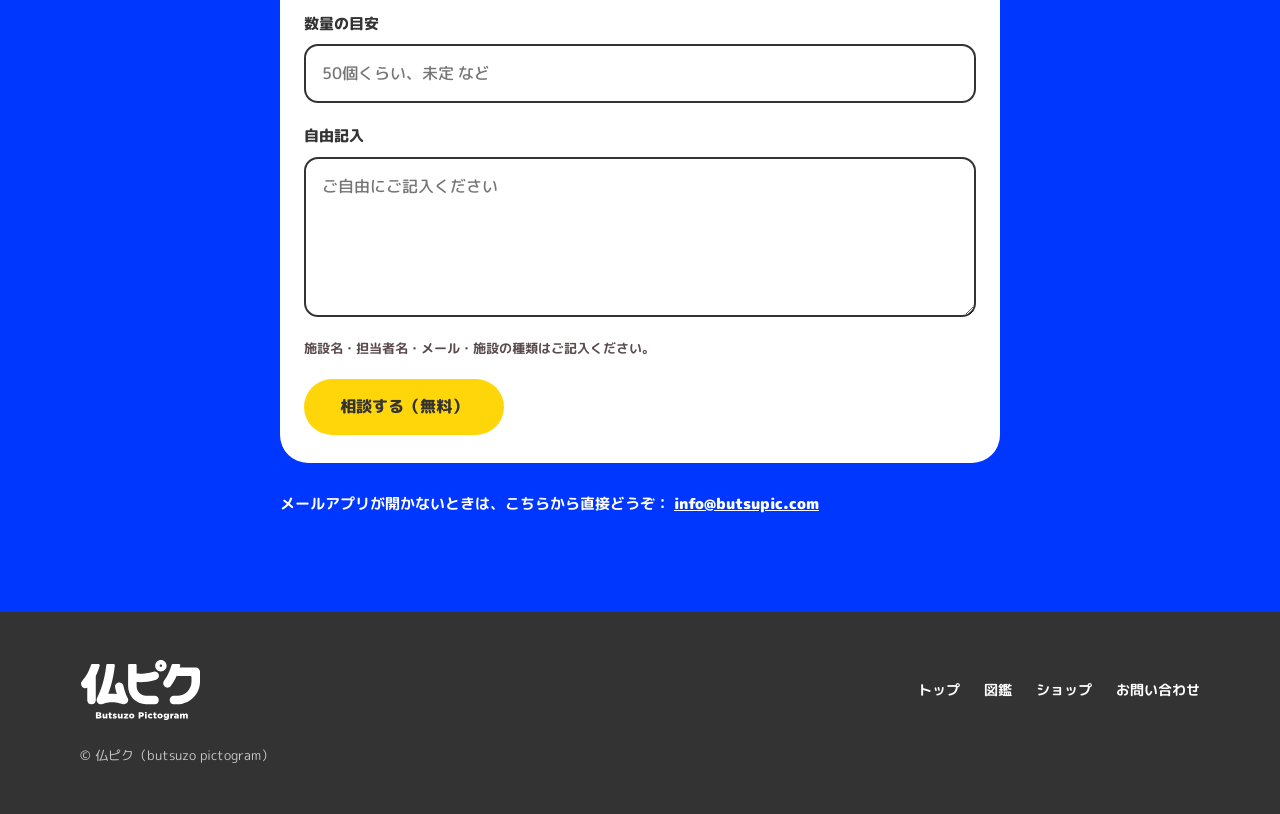
==== commit a898bbc4: "Add a noindex toB landing page at /business Museum shops and temples can read the offer and open a m" ====
--- a/business/index.html
+++ b/business/index.html
@@ -3,13 +3,15 @@
 <head>
 <meta charset="UTF-8">
 <meta name="viewport" content="width=device-width, initial-scale=1">
-<title>事業者・施設向け｜仏ピク</title>
-<meta name="description" content="ミュージアムショップ・寺社売店・オリジナル制作向け。仏像ピクトグラムのオリジナルグッズを、小ロットからご相談いただけます。">
+<title>施設向けのご相談｜仏ピク</title>
+<meta name="description" content="ミュージアムショップ・寺社売店のオリジナルグッズを、小ロットから。仏像ピクトグラムで、展示や寺社の仏さまをやさしく持ち帰れるグッズにします。">
 <meta name="robots" content="noindex,nofollow">
+<link rel="canonical" href="https://www.butsupic.com/business/">
 <meta property="og:type" content="website">
 <meta property="og:site_name" content="仏ピク">
-<meta property="og:title" content="事業者・施設向け｜仏ピク">
-<meta property="og:description" content="ミュージアムショップ・寺社売店・オリジナル制作向け。仏像ピクトグラムのオリジナルグッズを、小ロットからご相談いただけます。">
+<meta property="og:title" content="施設向けのご相談｜仏ピク">
+<meta property="og:description" content="ミュージアムショップ・寺社売店のオリジナルグッズを、小ロットから。仏像ピクトグラムで、展示や寺社の仏さまをやさしく持ち帰れるグッズにします。">
+<meta property="og:url" content="https://www.butsupic.com/business/">
 <meta property="og:image" content="https://www.butsupic.com/assets/img/ogp.png">
 <meta property="og:image:width" content="1200">
 <meta property="og:image:height" content="630">
@@ -26,34 +28,40 @@
 <link rel="stylesheet" href="https://fonts.googleapis.com/css2?family=M+PLUS+Rounded+1c:wght@500;700;800;900&display=swap">
 <link rel="stylesheet" href="/css/style.css?v=20261003k">
 <style>
-.biz-cards{display:grid;grid-template-columns:repeat(3,minmax(0,1fr));gap:20px}
-.biz-card{background:#fff;border-radius:28px;padding:28px 24px;display:flex;flex-direction:column;gap:12px;box-sizing:border-box}
-.biz-card h3{margin:0;font-size:20px;font-weight:900;line-height:1.35}
-.biz-card p{margin:0;font-size:15px;font-weight:500;line-height:1.8}
-.biz-list{display:grid;grid-template-columns:repeat(3,minmax(0,1fr));gap:20px}
-.biz-item{background:#fff;border-radius:28px;padding:28px 24px;display:flex;flex-direction:column;gap:10px;box-sizing:border-box}
-.biz-item h3{margin:0;font-size:18px;font-weight:900;line-height:1.4}
-.biz-item p{margin:0;font-size:15px;font-weight:500;line-height:1.8}
-.biz-steps{display:grid;grid-template-columns:repeat(3,minmax(0,1fr));gap:16px}
-.biz-step{background:#fff;border-radius:28px;padding:28px 24px;display:flex;flex-direction:column;gap:10px;box-sizing:border-box}
+.biz-hero-art{display:flex;justify-content:center;align-items:flex-end;gap:16px;min-width:0;width:100%}
+.biz-hero-art .pic{width:108px;max-width:30%;height:auto;aspect-ratio:108/168;flex:0 1 108px;min-width:0;-webkit-mask-position:bottom center;mask-position:bottom center}
+.biz-cards,.biz-list,.biz-steps{display:grid;grid-template-columns:repeat(3,minmax(0,1fr));gap:20px}
+.biz-card,.biz-item,.biz-step{background:#fff;border-radius:28px;padding:28px 24px;display:flex;flex-direction:column;gap:12px;box-sizing:border-box;min-width:0}
+.biz-card h3,.biz-item h3,.biz-step h3,.biz-qa h3{margin:0;font-size:20px;font-weight:900;line-height:1.4}
+.biz-card p,.biz-item p,.biz-step p,.biz-qa p{margin:0;font-size:15px;font-weight:500;line-height:1.8}
+.biz-card .pic{width:72px;height:88px;flex:0 0 auto}
+.biz-swatches{display:flex;gap:10px;align-items:flex-end}
+.biz-swatches .pic{width:36px;height:64px}
+.biz-glow{width:88px;height:88px;border-radius:24px;background:#333333;display:flex;align-items:center;justify-content:center}
+.biz-glow .pic{width:52px;height:64px}
+.biz-step{background:#EEF1F4}
 .biz-step .sn{display:inline-flex;align-items:center;justify-content:center;align-self:flex-start;min-height:32px;padding:0 14px;border-radius:999px;background:#333333;color:#fff;font-size:13px;font-weight:900;letter-spacing:.08em}
-.biz-step h3{margin:0;font-size:20px;font-weight:900;line-height:1.35}
-.biz-step p{margin:0;font-size:15px;font-weight:500;line-height:1.8}
-.biz-flow{display:flex;flex-wrap:wrap;gap:10px 8px;align-items:center}
-.biz-flow span{display:inline-flex;align-items:center;justify-content:center;min-height:44px;padding:0 18px;border-radius:999px;background:#fff;font-size:14px;font-weight:800}
-.biz-flow .ar{min-width:0;padding:0 4px;background:transparent;font-size:18px;font-weight:900;color:#0037ff}
-.biz-facilities{display:flex;flex-wrap:wrap;gap:12px}
-.biz-facilities span{display:inline-flex;align-items:center;min-height:44px;padding:0 18px;border-radius:999px;background:#fff;font-size:14px;font-weight:800}
-.biz-goods{display:flex;flex-wrap:wrap;gap:12px}
-.biz-goods span{display:inline-flex;align-items:center;min-height:44px;padding:0 18px;border-radius:999px;background:#333333;color:#fff;font-size:14px;font-weight:800}
+.biz-steps,.biz-flow,.biz-facilities,.biz-goods,.biz-faq{list-style:none;margin:0;padding:0}
+.biz-flow{display:flex;flex-wrap:wrap;align-items:center}
+.biz-flow li{display:flex;align-items:center}
+.biz-flow li span{display:inline-flex;align-items:center;min-height:48px;padding:0 18px;border-radius:999px;background:#fff;font-size:15px;font-weight:800}
+.biz-flow li:not(:last-child)::after{content:"→";color:#0037ff;font-weight:900;padding:0 10px}
+.biz-facilities,.biz-goods{display:flex;flex-wrap:wrap;gap:12px}
+.biz-facilities li,.biz-goods li{display:inline-flex;align-items:center;min-height:48px;padding:8px 18px;border-radius:999px;font-size:15px;font-weight:800;line-height:1.4;max-width:100%;box-sizing:border-box;overflow-wrap:anywhere}
+.biz-facilities li{background:#fff}
+.biz-goods li{background:#333333;color:#fff}
 .biz-faq{display:flex;flex-direction:column;gap:14px}
-.biz-faq details{background:#fff;border-radius:20px;padding:18px 22px}
-.biz-faq summary{cursor:pointer;font-size:16px;font-weight:900;list-style:none}
-.biz-faq summary::-webkit-details-marker{display:none}
-.biz-faq details p{margin:12px 0 0;font-size:15px;font-weight:500;line-height:1.8}
-.biz-hero-cta{display:flex;flex-wrap:wrap;gap:12px;margin-top:8px}
+.biz-qa{background:#fff;border-radius:20px;padding:20px 22px;display:flex;flex-direction:column;gap:8px}
+.biz-req{margin:0;font-size:13px;font-weight:700;color:#5A4A4C}
+#contact{scroll-margin-top:16px}
 @media(max-width:760px){
 .biz-cards,.biz-list,.biz-steps{grid-template-columns:minmax(0,1fr)}
+.biz-hero-art{order:-1}
+.biz-hero-art .pic{width:72px;height:112px}
+.biz-flow{flex-direction:column;align-items:flex-start}
+.biz-flow li{flex-direction:column;align-items:flex-start}
+.biz-flow li:not(:last-child)::after{content:"↓";padding:6px 0 6px 18px}
+.biz-form{padding:22px 16px!important}
 }
 </style>
 </head>
@@ -76,16 +84,18 @@
 
 <main id="main" style="line-height: 1.7">
 <section class="bgc" style="--brand: #0037ff; background: #0037ff; color: #fff; overflow: hidden; position: relative">
-<span class="shp w1" aria-hidden="true" style="left: 58%; top: 14%; width: 48px; height: 48px; background: #FF8A1F; border-radius: 10px"></span>
-<span class="shp w3" aria-hidden="true" style="right: 8%; bottom: 18%; width: 36px; height: 36px; background: #7CD4FF; border-radius: 50%"></span>
-<span class="shp wb" aria-hidden="true" style="right: 22%; top: 20%; width: 120px; height: 120px; background: #FFD60A; border-radius: 50%"></span>
-<div class="wrap" style="position: relative; padding-top: 56px; padding-bottom: 72px; display: flex; flex-direction: column; gap: 18px; max-width: 800px">
+<div class="wrap split" style="position: relative; align-items: center; padding-top: 56px; padding-bottom: 72px">
+<div style="display: flex; flex-direction: column; gap: 18px; align-items: flex-start; min-width: 0">
 <p style="margin: 0; font-size: 15px; font-weight: 900; letter-spacing: .2em">BUSINESS</p>
-<h1 style="margin: 0; font-size: clamp(26px, 4.2vw, 40px); font-weight: 900; line-height: 1.35">仏を身につけ、街へ。<br>ミュージアムショップ・寺社売店のオリジナルグッズを、小ロットから。</h1>
-<p style="margin: 0; font-size: 17px; font-weight: 700; line-height: 1.8; max-width: 640px">仏像ピクトグラムで、展示や寺社の仏さまをやさしく持ち帰れるグッズにします。</p>
-<div class="biz-hero-cta">
+<h1 style="margin: 0; font-size: clamp(26px, 3.6vw, 40px); font-weight: 900; line-height: 1.45">仏を身につけ、街へ。<br>ミュージアムショップ・寺社売店のオリジナルグッズを、小ロットから。</h1>
+<p style="margin: 0; font-size: 17px; font-weight: 700; line-height: 1.8">仏像ピクトグラムで、展示や寺社の仏さまをやさしく持ち帰れるグッズにします。</p>
 <a class="btn" href="#contact" style="background: #FFD60A; color: #333333; min-height: 56px; font-size: 17px; padding: 0 36px">相談する（無料）</a>
 </div>
+<div class="biz-hero-art" aria-hidden="true">
+<span class="pic m-ashura-fill" style="color: #FFD60A"></span>
+<span class="pic m-miroku-fill" style="color: #fff"></span>
+<span class="pic m-fudo-fill" style="color: #7CD4FF"></span>
+</div>
 </div>
 </section>
 
@@ -93,23 +103,23 @@
 <div class="wrap" style="display: flex; flex-direction: column; gap: 28px">
 <div style="display: flex; flex-direction: column; gap: 8px">
 <h2 style="margin: 0; font-size: clamp(28px, 4vw, 40px); font-weight: 900; line-height: 1.3">こんなお悩みに</h2>
-<p style="margin: 0; font-size: 16px; font-weight: 700">施設やお店の状況に合わせて、やさしくご提案します。</p>
+<p style="margin: 0; font-size: 16px; font-weight: 700">施設やお店の事情に合わせて、ご相談いただけます。</p>
 </div>
 <div class="biz-cards">
 <article class="biz-card">
-<span class="pic m-amida-fill" aria-hidden="true" style="width: 72px; height: 84px; color: #0037ff"></span>
+<span class="pic m-amida-fill" aria-hidden="true" style="color: #0037ff"></span>
 <h3>博物館・美術館のショップ</h3>
-<p>会期限定グッズを、在庫リスクを少なくお試しいただけます。</p>
+<p>会期限定グッズを、在庫のリスクを少なくお試しいただけます。</p>
 </article>
 <article class="biz-card">
-<span class="pic m-miroku-fill" aria-hidden="true" style="width: 72px; height: 84px; color: #F0314F"></span>
+<span class="pic m-miroku-fill" aria-hidden="true" style="color: #F0314F"></span>
 <h3>寺社の売店</h3>
-<p>参拝の記念に。若い方にも手に取ってもらいやすいグッズです。</p>
+<p>参拝の記念に。若い人にも手に取っていただきやすいグッズです。</p>
 </article>
 <article class="biz-card">
-<span class="pic m-fudo-fill" aria-hidden="true" style="width: 72px; height: 84px; color: #0B8A4B"></span>
+<span class="pic m-dainichi-fill" aria-hidden="true" style="color: #7A3CF0"></span>
 <h3>オリジナル制作</h3>
-<p>所蔵品やご本尊をピクトグラムにして、オリジナルグッズにできます。</p>
+<p>所蔵品やご本尊を、ピクトグラムにしたオリジナルグッズにできます。</p>
 </article>
 </div>
 </div>
@@ -119,20 +129,28 @@
 <div class="wrap" style="display: flex; flex-direction: column; gap: 28px">
 <div style="display: flex; flex-direction: column; gap: 8px">
 <h2 style="margin: 0; font-size: clamp(28px, 4vw, 40px); font-weight: 900; line-height: 1.3">強み</h2>
-<p style="margin: 0; font-size: 16px; font-weight: 700">仏ピクだから、早く・やさしく・街歩き向けに作れます。</p>
+<p style="margin: 0; font-size: 16px; font-weight: 700">すでにあるピクトグラムを活かして、街歩き向けに作れます。</p>
 </div>
 <div class="biz-list">
 <article class="biz-item">
+<div class="biz-swatches" aria-hidden="true">
+<span class="pic m-miroku-fill" style="color: #F0314F"></span>
+<span class="pic m-miroku-fill" style="color: #0037ff"></span>
+<span class="pic m-miroku-fill" style="color: #F2A900"></span>
+<span class="pic m-miroku-fill" style="color: #0B8A4B"></span>
+</div>
 <h3>31種類の仏像ピクト</h3>
-<p>色替えやサイズ違いで、比較的早く制作できます。</p>
+<p>色替えやサイズ違いで、比較的早く作れます。</p>
 </article>
 <article class="biz-item">
+<span class="pic m-exit-fill" aria-hidden="true" style="width: 72px; height: 82px; color: #0037ff"></span>
 <h3>街歩き向けのアイテム</h3>
-<p>トート・ポーチ・キーホルダーなど、持ち歩きやすいものを中心に。</p>
+<p>トート・ポーチ・キーホルダーなど、持ち歩きやすいものを中心にご提案します。</p>
 </article>
 <article class="biz-item">
+<span class="biz-glow" aria-hidden="true"><span class="pic m-yakushi-fill" style="color: #D6FF6A"></span></span>
 <h3>蓄光の表現</h3>
-<p>暗いところでやさしく光る蓄光タイプもご用意できます。</p>
+<p>暗いところでやさしく光る、蓄光の表現もできます。</p>
 </article>
 </div>
 </div>
@@ -142,40 +160,40 @@
 <div class="wrap" style="display: flex; flex-direction: column; gap: 28px">
 <div style="display: flex; flex-direction: column; gap: 8px">
 <h2 style="margin: 0; font-size: clamp(28px, 4vw, 40px); font-weight: 900; line-height: 1.3">実績</h2>
-<p style="margin: 0; font-size: 16px; font-weight: 700">これまでにご一緒した施設です（施設名のみ掲載）。</p>
-</div>
-<div class="biz-facilities" aria-label="実績施設">
-<span>大倉集古館</span>
-<span>五浦美術館</span>
-<span>長野市立博物館</span>
-<span>千葉県立中央博物館大多喜城分館</span>
-</div>
-</div>
-</section>
-
-<section class="sec" style="background: #fff; padding: 80px 0">
+<p style="margin: 0; font-size: 16px; font-weight: 700">ご一緒してきた施設です。</p>
+</div>
+<ul class="biz-facilities">
+<li>大倉集古館</li>
+<li>五浦美術館</li>
+<li>長野市立博物館</li>
+<li>千葉県立中央博物館大多喜城分館</li>
+</ul>
+</div>
+</section>
+
+<section class="sec" style="padding: 80px 0">
 <div class="wrap" style="display: flex; flex-direction: column; gap: 28px">
 <div style="display: flex; flex-direction: column; gap: 8px">
 <h2 style="margin: 0; font-size: clamp(28px, 4vw, 40px); font-weight: 900; line-height: 1.3">3段階の進め方</h2>
-<p style="margin: 0; font-size: 16px; font-weight: 700">まずは小さく始めて、会期や定番へ広げていく進め方です。</p>
-</div>
-<div class="biz-steps">
-<article class="biz-step" style="background: #EEF1F4">
+<p style="margin: 0; font-size: 16px; font-weight: 700">まずは小さく始めて、会期や定番へと広げていけます。</p>
+</div>
+<ol class="biz-steps">
+<li class="biz-step">
 <span class="sn">STEP 1</span>
 <h3>小ロットのお試し</h3>
-<p>まずは少ない数量で、反応を見ながら始められます。</p>
-</article>
-<article class="biz-step" style="background: #EEF1F4">
+<p>少ない数から、反応を見ながら始められます。</p>
+</li>
+<li class="biz-step">
 <span class="sn">STEP 2</span>
 <h3>会期限定</h3>
-<p>展示や季節に合わせた限定グッズとして展開できます。</p>
-</article>
-<article class="biz-step" style="background: #EEF1F4">
+<p>展示や季節に合わせた限定としてご用意できます。</p>
+</li>
+<li class="biz-step">
 <span class="sn">STEP 3</span>
 <h3>定番化</h3>
-<p>反応のよかったアイテムを、定番として続けられます。</p>
-</article>
-</div>
+<p>よかったものを、定番として続けられます。</p>
+</li>
+</ol>
 </div>
 </section>
 
@@ -185,13 +203,13 @@
 <h2 style="margin: 0; font-size: clamp(28px, 4vw, 40px); font-weight: 900; line-height: 1.3">作れるもの</h2>
 <p style="margin: 0; font-size: 16px; font-weight: 700">街歩きや参拝のおともにしやすいアイテムです。</p>
 </div>
-<div class="biz-goods" aria-label="作れるもの">
-<span>トート</span>
-<span>ポーチ</span>
-<span>キーホルダー</span>
-<span>ステッカー</span>
-<span>ほか</span>
-</div>
+<ul class="biz-goods">
+<li>トート</li>
+<li>ポーチ</li>
+<li>キーホルダー</li>
+<li>ステッカー</li>
+<li>ほか</li>
+</ul>
 </div>
 </section>
 
@@ -199,62 +217,60 @@
 <div class="wrap" style="display: flex; flex-direction: column; gap: 28px">
 <div style="display: flex; flex-direction: column; gap: 8px">
 <h2 style="margin: 0; font-size: clamp(28px, 4vw, 40px); font-weight: 900; line-height: 1.3">ご相談の流れ</h2>
-<p style="margin: 0; font-size: 16px; font-weight: 700">お問い合わせから納品まで、ていねいに進めます。</p>
-</div>
-<div class="biz-flow" aria-label="ご相談の流れ">
-<span>お問い合わせ</span><span class="ar" aria-hidden="true">→</span>
-<span>ヒアリング</span><span class="ar" aria-hidden="true">→</span>
-<span>デザイン案</span><span class="ar" aria-hidden="true">→</span>
-<span>見本</span><span class="ar" aria-hidden="true">→</span>
-<span>製作・納品</span>
-</div>
+<p style="margin: 0; font-size: 16px; font-weight: 700">お問い合わせから納品まで、順を追って進めます。</p>
+</div>
+<ol class="biz-flow">
+<li><span>お問い合わせ</span></li>
+<li><span>ヒアリング</span></li>
+<li><span>デザイン案</span></li>
+<li><span>見本</span></li>
+<li><span>製作・納品</span></li>
+</ol>
 </div>
 </section>
 
 <section class="sec" style="background: #D3F5EA; padding: 80px 0">
-<div class="wrap" style="display: flex; flex-direction: column; gap: 28px; max-width: 800px">
-<div style="display: flex; flex-direction: column; gap: 8px">
+<div class="wrap" style="max-width: 800px; display: flex; flex-direction: column; gap: 28px">
 <h2 style="margin: 0; font-size: clamp(28px, 4vw, 40px); font-weight: 900; line-height: 1.3">よくある質問</h2>
-</div>
 <div class="biz-faq">
-<details open>
-<summary>最小ロットはどのくらいですか？</summary>
+<article class="biz-qa">
+<h3>最小ロットはどのくらいですか？</h3>
 <p>ご相談のうえで決めます。</p>
-</details>
-<details>
-<summary>納期はどのくらいですか？</summary>
+</article>
+<article class="biz-qa">
+<h3>納期はどのくらいですか？</h3>
 <p>ご相談のうえで決めます。</p>
-</details>
-<details>
-<summary>買い取りですか？委託ですか？</summary>
+</article>
+<article class="biz-qa">
+<h3>買い取りですか、委託ですか？</h3>
 <p>ご相談のうえで決めます。</p>
-</details>
-<details>
-<summary>オリジナルのピクトも作れますか？</summary>
+</article>
+<article class="biz-qa">
+<h3>オリジナルのピクトグラムも作れますか？</h3>
 <p>ご相談ください。</p>
-</details>
-</div>
-</div>
-</section>
-
-<section id="contact" class="sec" style="background: #0037ff; color: #fff; padding: 96px 0; overflow: hidden">
+</article>
+</div>
+</div>
+</section>
+
+<section id="contact" class="sec" style="background: #0037ff; color: #fff; padding: 96px 0">
 <div class="wrap" style="max-width: 720px; display: flex; flex-direction: column; gap: 28px">
 <div style="display: flex; flex-direction: column; gap: 14px">
 <h2 style="margin: 0; font-size: clamp(28px, 4vw, 40px); font-weight: 900; line-height: 1.3">お問い合わせ</h2>
-<p style="margin: 0; font-size: 17px; font-weight: 700; line-height: 1.8">ミュージアムショップ・寺社売店・オリジナル制作のご相談は、下記フォームまたはメールでお気軽にどうぞ。送信ボタンを押すと、お使いのメールアプリが開きます。</p>
-</div>
-<form class="form" id="biz-form" style="background: #fff; color: #333333; border-radius: 28px; padding: 28px 24px">
+<p style="margin: 0; font-size: 17px; font-weight: 700; line-height: 1.8">ミュージアムショップ・寺社売店・オリジナル制作のご相談を、info@butsupic.com で受け付けています。フォームを送信すると、お使いのメールアプリが開きます。内容をご確認のうえ、そのままお送りください。</p>
+</div>
+<form class="form biz-form" id="biz-form" action="mailto:info@butsupic.com" method="post" enctype="text/plain" style="background: #fff; color: #333333; border-radius: 28px; padding: 28px 24px">
 <label>施設名
-<input type="text" name="facility" autocomplete="organization" required>
+<input type="text" name="施設名" autocomplete="organization" required>
 </label>
 <label>担当者名
-<input type="text" name="person" autocomplete="name" required>
+<input type="text" name="担当者名" autocomplete="name" required>
 </label>
 <label>メール
-<input type="email" name="email" autocomplete="email" inputmode="email" required>
+<input type="email" name="メール" autocomplete="email" inputmode="email" required>
 </label>
 <label>施設の種類
-<select name="facility_type" required>
+<select name="施設の種類" required>
 <option value="">選択してください</option>
 <option value="博物館・美術館">博物館・美術館</option>
 <option value="寺社">寺社</option>
@@ -262,21 +278,25 @@
 </select>
 </label>
 <label>検討しているアイテム
-<input type="text" name="items" placeholder="例：トート、キーホルダー">
+<input type="text" name="検討しているアイテム" placeholder="トート、ポーチ、キーホルダーなど">
 </label>
 <label>時期
-<input type="text" name="timing" placeholder="例：来春の企画展">
+<input type="text" name="時期" placeholder="来春の展覧会、未定 など">
 </label>
 <label>数量の目安
-<input type="text" name="qty" placeholder="例：50〜100">
+<input type="text" name="数量の目安" placeholder="50個くらい、未定 など">
 </label>
 <label>自由記入
-<textarea name="note" placeholder="ご用件やご希望を自由にご記入ください"></textarea>
-</label>
-<button type="submit" class="btn" style="background: #FFD60A; color: #333333; min-height: 56px; padding: 0 40px">メールで相談する</button>
+<textarea name="自由記入" placeholder="ご自由にご記入ください"></textarea>
+</label>
+<p class="biz-req">施設名・担当者名・メール・施設の種類はご記入ください。</p>
+<button type="submit" class="btn" style="background: #FFD60A; color: #333333; min-height: 56px; padding: 0 36px">相談する（無料）</button>
 <p id="biz-status" class="status" role="status" aria-live="polite" hidden></p>
 </form>
-<p style="margin: 0; font-size: 15px; font-weight: 700">または直接： <a href="mailto:info@butsupic.com?subject=%E3%80%90%E4%BB%8F%E3%83%94%E3%82%AF%E3%80%91%E4%BA%8B%E6%A5%AD%E8%80%85%E3%83%BB%E6%96%BD%E8%A8%AD%E5%90%91%E3%81%91%E3%81%94%E7%9B%B8%E8%AB%87" style="text-decoration: underline; font-weight: 900; color: #FFD60A">info@butsupic.com</a></p>
+<noscript>
+<p style="margin: 0; font-size: 15px; font-weight: 700">フォームの送信には JavaScript が必要です。メールで直接ご連絡ください。</p>
+</noscript>
+<p style="margin: 0; font-size: 15px; font-weight: 700">メールアプリが開かないときは、こちらから直接どうぞ： <a href="mailto:info@butsupic.com" style="text-decoration: underline; font-weight: 900">info@butsupic.com</a></p>
 </div>
 </section>
 </main>
@@ -295,57 +315,51 @@
 <script src="/js/main.js?v=20261003f" defer></script>
 <script>
 (function () {
-  var form = document.getElementById('biz-form');
+  var form = document.getElementById("biz-form");
   if (!form) return;
-  form.addEventListener('submit', function (e) {
+  var status = document.getElementById("biz-status");
+  var say = function (kind, text) {
+    if (!status) return;
+    status.className = "status " + kind;
+    status.textContent = text;
+    status.hidden = false;
+  };
+  var field = function (name) {
+    var el = form.elements.namedItem(name);
+    return el && "value" in el ? String(el.value) : "";
+  };
+  var oneLine = function (value) {
+    return value.replace(/[\r\n]+/g, " ").trim();
+  };
+  form.addEventListener("submit", function (e) {
     e.preventDefault();
-    var v = function (name) {
-      var el = form.elements.namedItem(name);
-      return el && 'value' in el ? String(el.value || '').trim() : '';
-    };
-    var facility = v('facility');
-    var person = v('person');
-    var email = v('email');
-    var facilityType = v('facility_type');
-    var items = v('items');
-    var timing = v('timing');
-    var qty = v('qty');
-    var note = v('note');
+    var facility = oneLine(field("施設名"));
+    var person = oneLine(field("担当者名"));
+    var email = oneLine(field("メール"));
+    var facilityType = oneLine(field("施設の種類"));
+    var items = oneLine(field("検討しているアイテム"));
+    var timing = oneLine(field("時期"));
+    var qty = oneLine(field("数量の目安"));
+    var note = field("自由記入").replace(/\r\n|\r|\n/g, "\n").trim();
     if (!facility || !person || !email || !facilityType) {
-      var st = document.getElementById('biz-status');
-      if (st) {
-        st.hidden = false;
-        st.className = 'status ng';
-        st.textContent = '必須項目（施設名・担当者名・メール・施設の種類）をご記入ください。';
-      }
+      say("ng", "施設名・担当者名・メール・施設の種類をご記入ください。");
       return;
     }
-    var subject = '【仏ピク】事業者・施設向けご相談（' + facility + '）';
+    var subject = "【仏ピク】施設向けご相談（" + facility + "）";
     var body = [
-      '施設名: ' + facility,
-      '担当者名: ' + person,
-      'メール: ' + email,
-      '施設の種類: ' + facilityType,
-      '検討しているアイテム: ' + (items || '（未記入）'),
-      '時期: ' + (timing || '（未記入）'),
-      '数量の目安: ' + (qty || '（未記入）'),
-      '',
-      '自由記入:',
-      note || '（未記入）',
-      '',
-      '---',
-      'このメールは butsupic.com/business の相談フォームから作成されました。'
-    ].join('\n');
-    var href = 'mailto:info@butsupic.com'
-      + '?subject=' + encodeURIComponent(subject)
-      + '&body=' + encodeURIComponent(body);
-    window.location.href = href;
-    var ok = document.getElementById('biz-status');
-    if (ok) {
-      ok.hidden = false;
-      ok.className = 'status ok';
-      ok.textContent = 'メールアプリが開きます。送れない場合は info@butsupic.com へ直接ご連絡ください。';
-    }
+      "施設名: " + facility,
+      "担当者名: " + person,
+      "メール: " + email,
+      "施設の種類: " + facilityType,
+      "検討しているアイテム: " + (items || "（未記入）"),
+      "時期: " + (timing || "（未記入）"),
+      "数量の目安: " + (qty || "（未記入）"),
+      "",
+      "自由記入:",
+      note || "（未記入）"
+    ].join("\n").replace(/\r\n|\r|\n/g, "\r\n");
+    window.location.href = "mailto:info@butsupic.com?subject=" + encodeURIComponent(subject) + "&body=" + encodeURIComponent(body);
+    say("ok", "メールアプリが開きます。開かない場合は info@butsupic.com へ直接ご連絡ください。");
   });
 })();
 </script>
